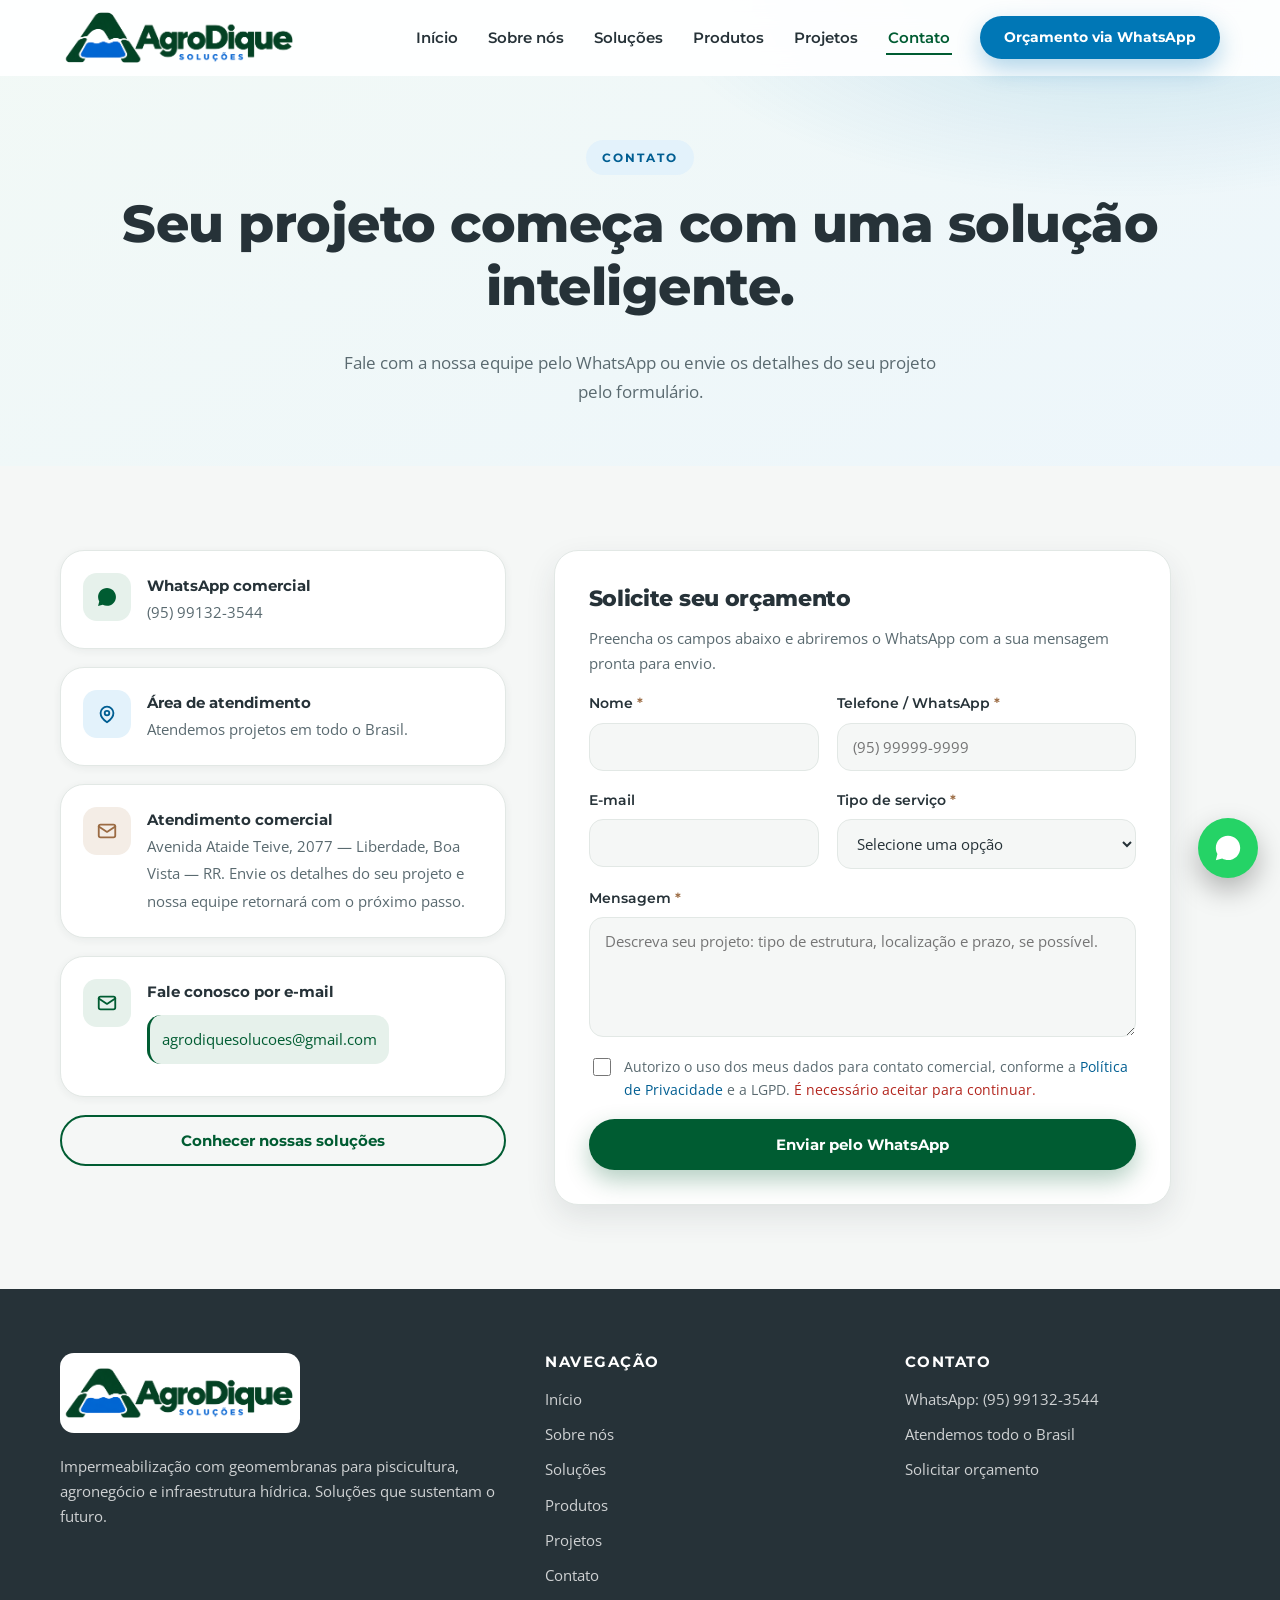
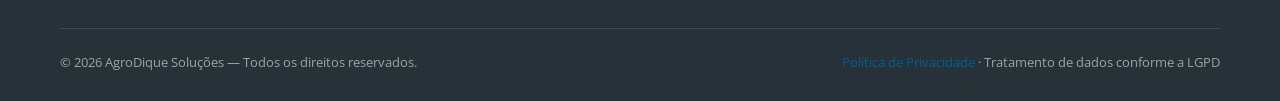
==== contato.html @ 2e474334 "first commit" ====
<!DOCTYPE html>
<html lang="pt-BR">
<head>
  <meta charset="UTF-8">
  <meta name="viewport" content="width=device-width, initial-scale=1">
  <title>Contato | Solicite um Orçamento — AgroDique Soluções</title>
  <meta name="description" content="Fale com a AgroDique Soluções: WhatsApp (95) 99132-3544. Solicite orçamento de impermeabilização com geomembranas para seu projeto em Roraima.">
  <meta name="theme-color" content="#005C32">
  <meta property="og:type" content="website">
  <meta property="og:locale" content="pt_BR">
  <meta property="og:site_name" content="AgroDique Soluções">
  <meta property="og:title" content="Contato | AgroDique Soluções">
  <meta property="og:description" content="Solicite um orçamento de impermeabilização pelo WhatsApp ou pelo formulário.">
  <link rel="icon" type="image/svg+xml" href="assets/favicon.svg">
  <link rel="preconnect" href="https://fonts.googleapis.com">
  <link rel="preconnect" href="https://fonts.gstatic.com" crossorigin>
  <link href="https://fonts.googleapis.com/css2?family=Montserrat:wght@600;700;800&family=Open+Sans:wght@400;600&display=swap" rel="stylesheet">
  <link rel="stylesheet" href="css/style.css">
</head>
<body>

  <!-- ===================== CABEÇALHO ===================== -->
  <header class="site-header" id="topo">
    <div class="container header-inner">
      <a href="index.html" class="logo" aria-label="AgroDique Soluções — Ir para o início">
        <svg class="logo-mark" viewBox="0 0 48 48" aria-hidden="true" focusable="false">
          <defs>
            <linearGradient id="gradH" x1="0" y1="0" x2="1" y2="1">
              <stop offset="0" stop-color="#0077B6"/><stop offset="1" stop-color="#005C32"/>
            </linearGradient>
          </defs>
          <path d="M24 3c0 0 14 16 14 26a14 14 0 0 1-28 0C10 19 24 3 24 3z" fill="url(#gradH)"/>
          <path d="M24 39c0-8 4-13 10-15" stroke="#fff" stroke-width="2.5" fill="none" stroke-linecap="round"/>
          <path d="M21 23c-4 2-6 6-6 11" stroke="#fff" stroke-width="2.5" fill="none" stroke-linecap="round"/>
        </svg>
        <img class="logo-image" src="assets/logo-agrodique.png.png" alt="AgroDique Soluções" width="958" height="279">
      </a>

      <button class="nav-toggle" id="nav-toggle" aria-expanded="false" aria-controls="main-nav" aria-label="Abrir menu">
        <span></span><span></span><span></span>
      </button>

      <nav class="main-nav" id="main-nav" aria-label="Navegação principal">
        <ul>
          <li><a href="index.html">Início</a></li>
          <li><a href="sobre.html">Sobre nós</a></li>
          <li><a href="solucoes.html">Soluções</a></li>
          <li><a href="produtos.html">Produtos</a></li>
          <li><a href="projetos.html">Projetos</a></li>
          <li><a href="contato.html" class="active" aria-current="page">Contato</a></li>
        </ul>
        <a class="btn btn-blue btn-sm nav-cta nav-cta-2" href="https://wa.me/5595991323544?text=Ol%C3%A1!%20Conheci%20a%20AgroDique%20pelo%20site%20e%20gostaria%20de%20solicitar%20um%20or%C3%A7amento%20para%20meu%20projeto." target="_blank" rel="noopener">Orçamento via WhatsApp</a>
      </nav>
    </div>
  </header>

  <main>

    <!-- ===================== HERO DA PÁGINA ===================== -->
    <section class="page-hero">
      <div class="container">
        <span class="eyebrow reveal">Contato</span>
        <h1 class="reveal" data-delay="1">Seu projeto começa com uma solução inteligente.</h1>
        <p class="reveal" data-delay="2">Fale com a nossa equipe pelo WhatsApp ou envie os detalhes do seu projeto pelo formulário.</p>
      </div>
    </section>

    <!-- ===================== CONTATO ===================== -->
    <section class="section section-alt">
      <div class="container contact-layout">

        <div class="contact-info reveal">
          <div class="contact-info-card">
            <span class="icon" aria-hidden="true">
              <svg width="22" height="22" viewBox="0 0 32 32" fill="currentColor"><path d="M16 3C8.8 3 3 8.8 3 16c0 2.3.6 4.5 1.7 6.4L3 29l6.8-1.7c1.9 1 4 1.6 6.2 1.6 7.2 0 13-5.8 13-13S23.2 3 16 3zm5.9 15.6c-.3-.2-1.9-.9-2.2-1s-.5-.2-.7.2-.8 1-1 1.2-.4.2-.7.1c-.3-.2-1.4-.5-2.6-1.6-1-.9-1.6-1.9-1.8-2.2s0-.5.2-.7l.5-.6c.2-.2.2-.3.3-.5s0-.4 0-.6c-.1-.2-.7-1.8-1-2.4-.3-.6-.5-.5-.7-.5h-.6c-.2 0-.6.1-.9.4-.3.3-1.2 1.1-1.2 2.7s1.2 3.1 1.4 3.4c.2.2 2.4 3.7 5.9 5.1.8.3 1.5.5 2 .7.8.3 1.6.2 2.2.1.7-.1 1.9-.8 2.2-1.5.3-.8.3-1.4.2-1.5-.1-.2-.3-.3-.6-.4z"/></svg>
            </span>
            <div>
              <strong>WhatsApp comercial</strong>
              <a href="https://wa.me/5595991323544?text=Ol%C3%A1!%20Conheci%20a%20AgroDique%20pelo%20site%20e%20gostaria%20de%20solicitar%20um%20or%C3%A7amento%20para%20meu%20projeto." target="_blank" rel="noopener">(95) 99132-3544</a>
            </div>
          </div>

          <div class="contact-info-card">
            <span class="icon" aria-hidden="true">
              <svg width="22" height="22" viewBox="0 0 24 24" fill="none" stroke="currentColor" stroke-width="2" stroke-linecap="round" stroke-linejoin="round"><path d="M12 21s-7-4.4-7-10a7 7 0 0 1 14 0c0 5.6-7 10-7 10z"/><circle cx="12" cy="11" r="2.5"/></svg>
            </span>
            <div>
              <strong>Área de atendimento</strong>
              <span>Atendemos projetos em todo o Brasil.</span>
            </div>
          </div>

          <div class="contact-info-card">
            <span class="icon" aria-hidden="true">
              <svg width="22" height="22" viewBox="0 0 24 24" fill="none" stroke="currentColor" stroke-width="2" stroke-linecap="round" stroke-linejoin="round"><rect x="3" y="5" width="18" height="14" rx="2"/><path d="m3 7 9 6 9-6"/></svg>
            </span>
            <div>
              <strong>Atendimento comercial</strong>
              <span>Avenida Ataide Teive, 2077 — Liberdade, Boa Vista — RR.</span>
              <span>Envie os detalhes do seu projeto e nossa equipe retornará com o próximo passo.</span>
            </div>
          </div>

          <div class="contact-info-card">
            <span class="icon" aria-hidden="true">
              <svg width="22" height="22" viewBox="0 0 24 24" fill="none" stroke="currentColor" stroke-width="2" stroke-linecap="round" stroke-linejoin="round"><rect x="3" y="5" width="18" height="14" rx="2"/><path d="m3 7 9 6 9-6"/></svg>
            </span>
            <div>
              <strong>Fale conosco por e-mail</strong>
              <a class="contact-email-highlight" href="mailto:agrodiquesolucoes@gmail.com">agrodiquesolucoes@gmail.com</a>
            </div>
          </div>

          <a class="btn btn-outline" href="solucoes.html">Conhecer nossas soluções</a>
        </div>

        <!-- Formulário: valida os dados e envia pelo WhatsApp do comercial.
             Para envio por e-mail, configure um serviço como Formspree/Netlify Forms
             (ver README.md). -->
        <form class="contact-form reveal" data-delay="1" id="contact-form" novalidate>
          <h2 style="font-size:1.4rem">Solicite seu orçamento</h2>
          <p style="color:var(--ink-soft);font-size:.95rem">Preencha os campos abaixo e abriremos o WhatsApp com a sua mensagem pronta para envio.</p>

          <div class="form-grid">
            <div class="field">
              <label for="nome">Nome <span class="req">*</span></label>
              <input type="text" id="nome" name="nome" autocomplete="name" required>
              <span class="error">Informe seu nome.</span>
            </div>

            <div class="field">
              <label for="telefone">Telefone / WhatsApp <span class="req">*</span></label>
              <input type="tel" id="telefone" name="telefone" autocomplete="tel" placeholder="(95) 99999-9999" required>
              <span class="error">Informe um telefone válido com DDD.</span>
            </div>

            <div class="field">
              <label for="email">E-mail</label>
              <input type="email" id="email" name="email" autocomplete="email">
              <span class="error">Informe um e-mail válido ou deixe em branco.</span>
            </div>

            <div class="field">
              <label for="tipo">Tipo de serviço <span class="req">*</span></label>
              <select id="tipo" name="tipo" required>
                <option value="">Selecione uma opção</option>
                <option>Impermeabilização de reservatórios</option>
                <option>Piscicultura (viveiros)</option>
                <option>Geomembrana PEAD</option>
                <option>Projeto agroindustrial</option>
                <option>Outro / não sei informar</option>
              </select>
              <span class="error">Selecione o tipo de serviço.</span>
            </div>

            <div class="field full">
              <label for="mensagem">Mensagem <span class="req">*</span></label>
              <textarea id="mensagem" name="mensagem" placeholder="Descreva seu projeto: tipo de estrutura, localização e prazo, se possível." required></textarea>
              <span class="error">Conte um pouco mais sobre o seu projeto (mínimo de 10 caracteres).</span>
            </div>

            <!-- Proteção anti-spam (campo escondido) -->
            <div class="hp-field" aria-hidden="true">
              <label for="website">Não preencha este campo</label>
              <input type="text" id="website" name="website" tabindex="-1" autocomplete="off">
            </div>

            <label class="consent" for="consentimento">
              <input type="checkbox" id="consentimento" name="consentimento" required>
              <span>
                Autorizo o uso dos meus dados para contato comercial, conforme a
                <a href="privacidade.html">Política de Privacidade</a> e a LGPD.
                <span class="error" style="color:#B3261E">É necessário aceitar para continuar.</span>
              </span>
            </label>

            <div class="form-status" id="form-status" role="status" aria-live="polite"></div>

            <div class="field full">
              <button type="submit" class="btn btn-primary" style="width:100%">Enviar pelo WhatsApp</button>
            </div>
          </div>
        </form>

      </div>
    </section>

  </main>

  <!-- ===================== RODAPÉ ===================== -->
  <footer class="site-footer">
    <div class="container">
      <div class="footer-grid">
        <div>
          <span class="logo">
            <svg class="logo-mark" viewBox="0 0 48 48" aria-hidden="true" focusable="false">
              <defs>
                <linearGradient id="gradF" x1="0" y1="0" x2="1" y2="1">
                  <stop offset="0" stop-color="#2A9BD4"/><stop offset="1" stop-color="#0B7A47"/>
                </linearGradient>
              </defs>
              <path d="M24 3c0 0 14 16 14 26a14 14 0 0 1-28 0C10 19 24 3 24 3z" fill="url(#gradF)"/>
              <path d="M24 39c0-8 4-13 10-15" stroke="#fff" stroke-width="2.5" fill="none" stroke-linecap="round"/>
              <path d="M21 23c-4 2-6 6-6 11" stroke="#fff" stroke-width="2.5" fill="none" stroke-linecap="round"/>
            </svg>
            <img class="logo-image" src="assets/logo-agrodique.png.png" alt="AgroDique Soluções" width="958" height="279" loading="lazy">
          </span>
          <p>Impermeabilização com geomembranas para piscicultura, agronegócio e infraestrutura hídrica. Soluções que sustentam o futuro.</p>
        </div>

        <div>
          <h4>Navegação</h4>
          <ul>
            <li><a href="index.html">Início</a></li>
            <li><a href="sobre.html">Sobre nós</a></li>
            <li><a href="solucoes.html">Soluções</a></li>
            <li><a href="produtos.html">Produtos</a></li>
            <li><a href="projetos.html">Projetos</a></li>
            <li><a href="contato.html">Contato</a></li>
          </ul>
        </div>

        <div>
          <h4>Contato</h4>
          <ul>
            <li><a href="https://wa.me/5595991323544" target="_blank" rel="noopener">WhatsApp: (95) 99132-3544</a></li>
            <li>Atendemos todo o Brasil</li>
            <li><a href="contato.html">Solicitar orçamento</a></li>
          </ul>
        </div>
      </div>

      <div class="footer-bottom">
        <span>© <span data-year>2026</span> AgroDique Soluções — Todos os direitos reservados.</span>
        <span><a href="privacidade.html">Política de Privacidade</a> · Tratamento de dados conforme a LGPD</span>
      </div>
    </div>
  </footer>

  <!-- ===================== BOTÃO FLUTUANTE ===================== -->
    <a class="whatsapp-float" href="https://wa.me/5595991323544?text=Ol%C3%A1!%20Conheci%20a%20AgroDique%20pelo%20site%20e%20gostaria%20de%20solicitar%20um%20or%C3%A7amento%20para%20meu%20projeto." target="_blank" rel="noopener" aria-label="Falar pelo WhatsApp (95) 99132-3544">
    <svg viewBox="0 0 32 32" fill="currentColor" aria-hidden="true"><path d="M16 3C8.8 3 3 8.8 3 16c0 2.3.6 4.5 1.7 6.4L3 29l6.8-1.7c1.9 1 4 1.6 6.2 1.6 7.2 0 13-5.8 13-13S23.2 3 16 3zm5.9 15.6c-.3-.2-1.9-.9-2.2-1s-.5-.2-.7.2-.8 1-1 1.2-.4.2-.7.1c-.3-.2-1.4-.5-2.6-1.6-1-.9-1.6-1.9-1.8-2.2s0-.5.2-.7l.5-.6c.2-.2.2-.3.3-.5s0-.4 0-.6c-.1-.2-.7-1.8-1-2.4-.3-.6-.5-.5-.7-.5h-.6c-.2 0-.6.1-.9.4-.3.3-1.2 1.1-1.2 2.7s1.2 3.1 1.4 3.4c.2.2 2.4 3.7 5.9 5.1.8.3 1.5.5 2 .7.8.3 1.6.2 2.2.1.7-.1 1.9-.8 2.2-1.5.3-.8.3-1.4.2-1.5-.1-.2-.3-.3-.6-.4z"/></svg>
  </a>

  <script src="js/main.js" defer></script>
</body>
</html>
---- css/style.css ----
/* ==========================================================================
   AgroDique Soluções — Folha de estilo principal
   Paleta: verde institucional, azul água, marrom-terra, grafite
   ========================================================================== */

:root {
  /* Cores da marca */
  --green: #005C32;
  --green-dark: #004526;
  --green-light: #0B7A47;
  --green-soft: #E6F1EB;
  --blue: #0077B6;
  --blue-dark: #005E92;
  --blue-soft: #E3F2FB;
  --earth: #9B6B43;
  --earth-soft: #F4EDE6;
  --ink: #263238;
  --ink-soft: #5A6A70;
  --white: #FFFFFF;
  --bg-alt: #F5F7F6;
  --line: #E2E8E5;

  /* Formas e profundidade */
  --radius: 14px;
  --radius-lg: 24px;
  --radius-pill: 999px;
  --shadow-sm: 0 2px 8px rgba(38, 50, 56, 0.06);
  --shadow: 0 12px 30px rgba(38, 50, 56, 0.10);
  --shadow-lg: 0 24px 60px rgba(38, 50, 56, 0.16);

  /* Tipografia */
  --font-head: "Montserrat", "Segoe UI", sans-serif;
  --font-body: "Open Sans", "Segoe UI", sans-serif;

  /* Layout */
  --container: 1160px;
  --header-h: 76px;
}

/* --------------------------------------------------------------------------
   Reset e base
   -------------------------------------------------------------------------- */

*,
*::before,
*::after {
  box-sizing: border-box;
}

html {
  scroll-behavior: smooth;
  scroll-padding-top: calc(var(--header-h) + 16px);
}

body {
  margin: 0;
  font-family: var(--font-body);
  font-size: 1rem;
  line-height: 1.7;
  color: var(--ink);
  background: var(--white);
  -webkit-font-smoothing: antialiased;
}

img,
svg {
  max-width: 100%;
  display: block;
}

a {
  color: var(--blue-dark);
  text-decoration: none;
  transition: color 0.2s ease;
}

a:hover {
  color: var(--green);
}

h1, h2, h3, h4, h5 {
  font-family: var(--font-head);
  color: var(--ink);
  line-height: 1.2;
  margin: 0 0 0.6em;
}

h1 { font-size: clamp(2rem, 5vw, 3.25rem); font-weight: 800; letter-spacing: -0.5px; }
h2 { font-size: clamp(1.6rem, 3.4vw, 2.35rem); font-weight: 800; letter-spacing: -0.3px; }
h3 { font-size: 1.25rem; font-weight: 700; }
p  { margin: 0 0 1em; }

ul {
  margin: 0;
  padding: 0;
  list-style: none;
}

.container {
  width: min(var(--container), 100% - 2.5rem);
  margin-inline: auto;
}

.section {
  padding: 84px 0;
}

.section-alt { background: var(--bg-alt); }

.section-head {
  max-width: 720px;
  margin: 0 auto 48px;
  text-align: center;
}

.section-head p {
  color: var(--ink-soft);
  font-size: 1.05rem;
}

.eyebrow {
  display: inline-block;
  font-family: var(--font-head);
  font-size: 0.78rem;
  font-weight: 700;
  letter-spacing: 2px;
  text-transform: uppercase;
  color: var(--blue-dark);
  background: var(--blue-soft);
  padding: 7px 16px;
  border-radius: var(--radius-pill);
  margin-bottom: 18px;
}

.eyebrow.on-dark {
  color: var(--white);
  background: rgba(255, 255, 255, 0.14);
}

.eyebrow.green {
  color: var(--green);
  background: var(--green-soft);
}

/* --------------------------------------------------------------------------
   Botões
   -------------------------------------------------------------------------- */

.btn {
  display: inline-flex;
  align-items: center;
  justify-content: center;
  gap: 10px;
  font-family: var(--font-head);
  font-weight: 700;
  font-size: 0.95rem;
  line-height: 1;
  padding: 16px 30px;
  border-radius: var(--radius-pill);
  border: 2px solid transparent;
  cursor: pointer;
  transition: transform 0.2s ease, box-shadow 0.2s ease, background 0.2s ease, color 0.2s ease;
}

.btn:hover {
  transform: translateY(-2px);
}

.btn:focus-visible,
a:focus-visible,
button:focus-visible,
input:focus-visible,
select:focus-visible,
textarea:focus-visible {
  outline: 3px solid var(--blue);
  outline-offset: 2px;
}

.btn-primary {
  background: var(--green);
  color: var(--white);
  box-shadow: 0 10px 24px rgba(0, 92, 50, 0.30);
}

.btn-primary:hover {
  background: var(--green-light);
  color: var(--white);
}

.btn-ghost {
  background: rgba(255, 255, 255, 0.12);
  color: var(--white);
  border-color: rgba(255, 255, 255, 0.55);
}

.btn-ghost:hover {
  background: var(--white);
  color: var(--green);
}

.btn-outline {
  background: transparent;
  color: var(--green);
  border-color: var(--green);
}

.btn-outline:hover {
  background: var(--green);
  color: var(--white);
}

.btn-white {
  background: var(--white);
  color: var(--green);
  box-shadow: 0 10px 28px rgba(0, 40, 22, 0.35);
}

.btn-white:hover {
  color: var(--blue-dark);
}

.btn-sm {
  padding: 12px 22px;
  font-size: 0.88rem;
}

.btn { white-space: nowrap; }

.btn-blue {
  background: var(--blue);
  color: var(--white);
  box-shadow: 0 10px 24px rgba(0, 119, 182, 0.30);
}

.btn-blue:hover {
  background: var(--blue-dark);
  color: var(--white);
}

.cta-actions {
  display: flex;
  flex-wrap: wrap;
  justify-content: center;
  gap: 14px;
}

/* Segundo número de WhatsApp: dois botões lado a lado */
.nav-cta-2 { display: none; }

@media (min-width: 1024px) {
  .nav-cta-2 { display: inline-flex; }
}

@media (max-width: 880px) {
  .main-nav .nav-cta-2 { display: inline-flex; margin-top: 10px; }
}

/* --------------------------------------------------------------------------
   Cabeçalho e navegação
   -------------------------------------------------------------------------- */

.site-header {
  position: fixed;
  inset: 0 0 auto;
  z-index: 100;
  height: var(--header-h);
  background: rgba(255, 255, 255, 0.92);
  backdrop-filter: blur(12px);
  -webkit-backdrop-filter: blur(12px);
  border-bottom: 1px solid transparent;
  transition: box-shadow 0.25s ease, border-color 0.25s ease;
}

.site-header.scrolled {
  box-shadow: var(--shadow-sm);
  border-bottom-color: var(--line);
}

.header-inner {
  height: 100%;
  display: flex;
  align-items: center;
  justify-content: space-between;
  gap: 24px;
}

.logo {
  display: inline-flex;
  align-items: center;
  gap: 12px;
  color: var(--ink);
}

.logo:hover { color: var(--ink); }

.logo-mark {
  display: none;
}

.logo-image {
  display: block;
  width: clamp(160px, 24vw, 240px);
  height: auto;
  max-width: 100%;
}

.site-footer .logo-image {
  width: 240px;
  background: var(--white);
  border-radius: var(--radius);
}

.logo-text {
  font-family: var(--font-head);
  font-size: 1.35rem;
  font-weight: 400;
  line-height: 1.05;
}

.logo-text strong {
  font-weight: 800;
  color: var(--green);
}

.logo-text small {
  display: block;
  font-size: 0.66rem;
  font-weight: 600;
  letter-spacing: 3px;
  text-transform: uppercase;
  color: var(--blue-dark);
}

.main-nav {
  display: flex;
  align-items: center;
  gap: 28px;
}

.main-nav ul {
  display: flex;
  align-items: center;
  gap: 26px;
}

.main-nav ul a {
  font-family: var(--font-head);
  font-size: 0.92rem;
  font-weight: 600;
  color: var(--ink);
  padding: 6px 2px;
  border-bottom: 2px solid transparent;
}

.main-nav ul a:hover {
  color: var(--green);
}

.main-nav ul a.active {
  color: var(--green);
  border-bottom-color: var(--green);
}

.nav-toggle {
  display: none;
  flex-direction: column;
  justify-content: center;
  gap: 5px;
  width: 46px;
  height: 46px;
  padding: 10px;
  background: var(--green-soft);
  border: none;
  border-radius: 12px;
  cursor: pointer;
}

.nav-toggle span {
  display: block;
  height: 2.5px;
  border-radius: 4px;
  background: var(--green);
  transition: transform 0.25s ease, opacity 0.25s ease;
}

.nav-toggle[aria-expanded="true"] span:nth-child(1) { transform: translateY(7.5px) rotate(45deg); }
.nav-toggle[aria-expanded="true"] span:nth-child(2) { opacity: 0; }
.nav-toggle[aria-expanded="true"] span:nth-child(3) { transform: translateY(-7.5px) rotate(-45deg); }

/* --------------------------------------------------------------------------
   Hero (página inicial)
   -------------------------------------------------------------------------- */

.hero {
  position: relative;
  padding: calc(var(--header-h) + 72px) 0 130px;
  background:
    radial-gradient(900px 480px at 85% -10%, rgba(0, 119, 182, 0.16), transparent 65%),
    radial-gradient(700px 420px at -10% 30%, rgba(0, 92, 50, 0.14), transparent 60%),
    linear-gradient(160deg, #F2F9F6 0%, #EDF6FB 100%);
  overflow: hidden;
}

.hero-grid {
  display: grid;
  grid-template-columns: 1.05fr 0.95fr;
  align-items: center;
  gap: 56px;
}

.hero h1 {
  text-transform: uppercase;
  margin-bottom: 20px;
}

.hero h1 .accent {
  display: block;
  color: var(--green);
}

.hero-sub {
  font-size: 1.12rem;
  color: var(--ink-soft);
  max-width: 34rem;
  margin-bottom: 32px;
}

.hero-actions {
  display: flex;
  flex-wrap: wrap;
  gap: 14px;
  margin-bottom: 34px;
}

.hero-trust {
  display: flex;
  flex-wrap: wrap;
  gap: 10px 22px;
  font-family: var(--font-head);
  font-size: 0.82rem;
  font-weight: 600;
  color: var(--ink-soft);
}

.hero-trust li {
  display: inline-flex;
  align-items: center;
  gap: 8px;
}

.hero-trust li::before {
  content: "";
  width: 9px;
  height: 9px;
  border-radius: 50%;
  background: linear-gradient(135deg, var(--blue), var(--green));
  flex: none;
}

.hero-visual {
  position: relative;
  border-radius: var(--radius-lg);
  overflow: hidden;
  box-shadow: var(--shadow-lg);
}

.hero-visual img {
  display: block;
  width: 100%;
  height: auto;
}

.hero-wave {
  position: absolute;
  inset: auto 0 -1px;
  line-height: 0;
}

.hero-wave svg { width: 100%; height: auto; }

/* Ilustração do reservatório */
.pond-wave {
  animation: drift 9s ease-in-out infinite alternate;
}

.pond-wave.slow { animation-duration: 13s; animation-direction: alternate-reverse; }

@keyframes drift {
  from { transform: translateX(-14px); }
  to   { transform: translateX(14px); }
}

/* --------------------------------------------------------------------------
   Faixa de destaques / apresentação
   -------------------------------------------------------------------------- */

.split {
  display: grid;
  grid-template-columns: 1fr 1fr;
  gap: 64px;
  align-items: center;
}

.split .lead {
  font-size: 1.06rem;
  color: var(--ink-soft);
}

.feature-list {
  display: grid;
  gap: 14px;
  margin-top: 26px;
}

.feature-list li {
  display: flex;
  gap: 14px;
  align-items: flex-start;
  background: var(--white);
  border: 1px solid var(--line);
  border-radius: var(--radius);
  padding: 16px 18px;
  box-shadow: var(--shadow-sm);
}

.feature-list .icon {
  flex: none;
  width: 42px;
  height: 42px;
  display: grid;
  place-items: center;
  border-radius: 12px;
  background: var(--green-soft);
  color: var(--green);
}

.feature-list li:nth-child(2) .icon { background: var(--blue-soft); color: var(--blue-dark); }
.feature-list li:nth-child(3) .icon { background: var(--earth-soft); color: var(--earth); }

.feature-list strong {
  display: block;
  font-family: var(--font-head);
  font-size: 0.98rem;
  margin-bottom: 2px;
}

.feature-list span {
  font-size: 0.92rem;
  color: var(--ink-soft);
  line-height: 1.55;
}

.visual-panel-photo img {
  display: block;
  width: 100%;
  height: auto;
}

/* Painel visual decorativo */
.visual-panel {
  position: relative;
  border-radius: var(--radius-lg);
  overflow: hidden;
  box-shadow: var(--shadow);
  min-height: 320px;
}

.visual-panel.visual-panel-photo {
  min-height: 0;
}

.visual-panel.visual-panel-photo figcaption {
  position: static;
  margin: 12px;
}

.visual-panel figcaption {
  position: absolute;
  left: 18px;
  right: 18px;
  bottom: 18px;
  background: rgba(255, 255, 255, 0.92);
  backdrop-filter: blur(6px);
  border-radius: var(--radius);
  padding: 12px 16px;
  font-family: var(--font-head);
  font-size: 0.85rem;
  font-weight: 600;
  color: var(--ink);
  box-shadow: var(--shadow-sm);
}

/* --------------------------------------------------------------------------
   Cartões de soluções
   -------------------------------------------------------------------------- */

.card-grid {
  display: grid;
  grid-template-columns: repeat(4, 1fr);
  gap: 24px;
}

.card {
  display: flex;
  flex-direction: column;
  background: var(--white);
  border: 1px solid var(--line);
  border-radius: var(--radius-lg);
  overflow: hidden;
  box-shadow: var(--shadow-sm);
  transition: transform 0.25s ease, box-shadow 0.25s ease;
}

.card:hover {
  transform: translateY(-6px);
  box-shadow: var(--shadow);
}

.card-media {
  position: relative;
  height: 150px;
}

.card-media-art {
  height: auto;
}

.card-media-art img,
.solution-media > img {
  display: block;
  width: 100%;
  height: auto;
}

.card-body {
  display: flex;
  flex-direction: column;
  flex: 1;
  padding: 22px 22px 24px;
}

.card-body h3 { font-size: 1.08rem; }

.card-body p {
  font-size: 0.93rem;
  color: var(--ink-soft);
  flex: 1;
}

.card-body .link-more {
  font-family: var(--font-head);
  font-weight: 700;
  font-size: 0.88rem;
  color: var(--green);
  display: inline-flex;
  align-items: center;
  gap: 6px;
}

.card-body .link-more:hover { color: var(--blue-dark); gap: 10px; }

/* Mídia ilustrativa (substituir por fotos reais) */
.thumb {
  width: 100%;
  height: 100%;
  display: grid;
  place-items: center;
  position: relative;
}

.thumb svg { width: 100%; height: 100%; }

.thumb-photo::after {
  content: none;
}

.thumb-photo img {
  display: block;
  width: 100%;
  height: 100%;
  object-fit: contain;
}

.thumb::after {
  content: "Imagem ilustrativa";
  position: absolute;
  right: 10px;
  bottom: 10px;
  font-family: var(--font-head);
  font-size: 0.62rem;
  font-weight: 700;
  letter-spacing: 1px;
  text-transform: uppercase;
  color: var(--white);
  background: rgba(38, 50, 56, 0.55);
  padding: 4px 10px;
  border-radius: var(--radius-pill);
}

.tone-1 { background: linear-gradient(140deg, #005C32, #0B7A47 55%, #0077B6); }
.tone-2 { background: linear-gradient(140deg, #0077B6, #2A9BD4 55%, #9B6B43); }
.tone-3 { background: linear-gradient(140deg, #9B6B43, #C08A5E 55%, #0077B6); }
.tone-4 { background: linear-gradient(140deg, #004526, #0077B6 70%, #7FC4A3); }
.tone-5 { background: linear-gradient(140deg, #005E92, #0B7A47 60%, #9B6B43); }
.tone-6 { background: linear-gradient(140deg, #2A9BD4, #005C32 65%, #C08A5E); }

/* --------------------------------------------------------------------------
   Pilares (por que escolher)
   -------------------------------------------------------------------------- */

.pillar-grid {
  display: grid;
  grid-template-columns: repeat(4, 1fr);
  gap: 24px;
}

.pillar {
  background: var(--white);
  border: 1px solid var(--line);
  border-radius: var(--radius-lg);
  padding: 30px 26px;
  box-shadow: var(--shadow-sm);
  transition: transform 0.25s ease, box-shadow 0.25s ease;
}

.pillar:hover {
  transform: translateY(-5px);
  box-shadow: var(--shadow);
}

.pillar .icon {
  width: 54px;
  height: 54px;
  display: grid;
  place-items: center;
  border-radius: 16px;
  margin-bottom: 18px;
  background: var(--green-soft);
  color: var(--green);
}

.pillar:nth-child(2) .icon { background: var(--blue-soft); color: var(--blue-dark); }
.pillar:nth-child(3) .icon { background: var(--earth-soft); color: var(--earth); }
.pillar:nth-child(4) .icon { background: var(--green-soft); color: var(--blue-dark); }

.pillar p {
  font-size: 0.93rem;
  color: var(--ink-soft);
  margin: 0;
}

/* --------------------------------------------------------------------------
   Galeria de projetos
   -------------------------------------------------------------------------- */

.gallery {
  display: grid;
  grid-template-columns: repeat(3, 1fr);
  gap: 24px;
}

.gallery-item {
  position: relative;
  border: 0;
  padding: 0;
  background: var(--white);
  border-radius: var(--radius-lg);
  overflow: hidden;
  box-shadow: var(--shadow-sm);
  cursor: zoom-in;
  text-align: left;
  transition: transform 0.25s ease, box-shadow 0.25s ease;
}

.gallery-item:hover {
  transform: translateY(-5px);
  box-shadow: var(--shadow);
}

.gallery-item .thumb { height: 230px; }

.gallery-caption {
  padding: 18px 20px 22px;
}

.gallery-caption strong {
  display: block;
  font-family: var(--font-head);
  font-size: 0.98rem;
  margin-bottom: 3px;
}

.gallery-caption span {
  font-size: 0.85rem;
  color: var(--ink-soft);
}

.gallery-note {
  margin: 30px auto 0;
  max-width: 640px;
  text-align: center;
  font-size: 0.88rem;
  color: var(--ink-soft);
}

/* Lightbox */
.lightbox {
  position: fixed;
  inset: 0;
  z-index: 200;
  display: none;
  place-items: center;
  padding: 24px;
  background: rgba(20, 30, 26, 0.88);
}

.lightbox.open { display: grid; }

.lightbox-figure {
  width: min(880px, 100%);
  background: var(--white);
  border-radius: var(--radius-lg);
  overflow: hidden;
  box-shadow: var(--shadow-lg);
}

.lightbox-figure .thumb { height: min(56vh, 460px); }

.lightbox-figure figcaption {
  padding: 20px 24px;
}

.lightbox-figure figcaption strong {
  display: block;
  font-family: var(--font-head);
}

.lightbox-figure figcaption span {
  font-size: 0.9rem;
  color: var(--ink-soft);
}

.lightbox-close {
  position: absolute;
  top: 22px;
  right: 24px;
  width: 46px;
  height: 46px;
  border: 0;
  border-radius: 50%;
  background: rgba(255, 255, 255, 0.16);
  color: var(--white);
  font-size: 1.4rem;
  cursor: pointer;
}

.lightbox-close:hover { background: rgba(255, 255, 255, 0.3); }

/* --------------------------------------------------------------------------
   Chamada comercial (CTA)
   -------------------------------------------------------------------------- */

.cta-band {
  position: relative;
  background:
    radial-gradient(700px 340px at 15% 10%, rgba(0, 119, 182, 0.35), transparent 60%),
    linear-gradient(135deg, var(--green-dark) 0%, var(--green) 55%, #00694A 100%);
  color: var(--white);
  text-align: center;
  overflow: hidden;
}

.cta-band h2 {
  color: var(--white);
  text-transform: uppercase;
  max-width: 760px;
  margin-inline: auto;
}

.cta-band p {
  color: rgba(255, 255, 255, 0.86);
  max-width: 560px;
  margin: 0 auto 30px;
  font-size: 1.05rem;
}

.cta-band .btn-white { margin-inline: auto; }

/* --------------------------------------------------------------------------
   Hero interno (páginas internas)
   -------------------------------------------------------------------------- */

.page-hero {
  padding: calc(var(--header-h) + 64px) 0 60px;
  background:
    radial-gradient(760px 320px at 88% 0%, rgba(0, 119, 182, 0.16), transparent 62%),
    linear-gradient(150deg, #F2F9F6, #EDF6FB);
  text-align: center;
}

.page-hero p {
  max-width: 620px;
  margin: 0 auto;
  color: var(--ink-soft);
  font-size: 1.05rem;
}

/* --------------------------------------------------------------------------
   Valores e segmentos (sobre)
   -------------------------------------------------------------------------- */

.value-grid {
  display: grid;
  grid-template-columns: repeat(3, 1fr);
  gap: 24px;
}

.value-card {
  background: var(--white);
  border: 1px solid var(--line);
  border-radius: var(--radius-lg);
  padding: 28px;
  box-shadow: var(--shadow-sm);
}

.value-card .num {
  font-family: var(--font-head);
  font-weight: 800;
  font-size: 0.85rem;
  color: var(--blue-dark);
  letter-spacing: 2px;
}

.segment-tags {
  display: flex;
  flex-wrap: wrap;
  gap: 12px;
  justify-content: center;
}

.segment-tags li {
  font-family: var(--font-head);
  font-weight: 600;
  font-size: 0.9rem;
  color: var(--green);
  background: var(--green-soft);
  border: 1px solid rgba(0, 92, 50, 0.15);
  padding: 10px 20px;
  border-radius: var(--radius-pill);
}

/* --------------------------------------------------------------------------
   Soluções detalhadas
   -------------------------------------------------------------------------- */

.solution-block {
  display: grid;
  grid-template-columns: 1fr 1fr;
  gap: 56px;
  align-items: center;
}

.solution-block + .solution-block { margin-top: 72px; }

.solution-block.reverse .solution-media { order: 2; }

.solution-media {
  border-radius: var(--radius-lg);
  overflow: hidden;
  box-shadow: var(--shadow);
  min-height: 300px;
}

.solution-media .thumb { min-height: 300px; }

.check-list {
  display: grid;
  gap: 10px;
  margin: 18px 0 26px;
}

.check-list li {
  display: flex;
  gap: 12px;
  align-items: flex-start;
  color: var(--ink-soft);
  font-size: 0.95rem;
}

.check-list li::before {
  content: "";
  flex: none;
  width: 22px;
  height: 22px;
  margin-top: 2px;
  border-radius: 50%;
  background: var(--green-soft) url("data:image/svg+xml,%3Csvg xmlns='http://www.w3.org/2000/svg' viewBox='0 0 24 24' fill='none' stroke='%23005C32' stroke-width='3' stroke-linecap='round' stroke-linejoin='round'%3E%3Cpolyline points='20 6 9 17 4 12'/%3E%3C/svg%3E") center/13px no-repeat;
}

/* --------------------------------------------------------------------------
   Contato
   -------------------------------------------------------------------------- */

.contact-layout {
  display: grid;
  grid-template-columns: 0.9fr 1.1fr;
  gap: 48px;
  align-items: start;
}

.contact-info {
  display: grid;
  gap: 18px;
}

.contact-info-card {
  display: flex;
  gap: 16px;
  align-items: flex-start;
  background: var(--white);
  border: 1px solid var(--line);
  border-radius: var(--radius-lg);
  padding: 22px;
  box-shadow: var(--shadow-sm);
}

.contact-info-card .icon {
  flex: none;
  width: 48px;
  height: 48px;
  display: grid;
  place-items: center;
  border-radius: 14px;
  background: var(--green-soft);
  color: var(--green);
}

.contact-info-card:nth-child(2) .icon { background: var(--blue-soft); color: var(--blue-dark); }
.contact-info-card:nth-child(3) .icon { background: var(--earth-soft); color: var(--earth); }

.contact-info-card strong {
  display: block;
  font-family: var(--font-head);
  font-size: 0.95rem;
}

.contact-info-card span,
.contact-info-card a {
  font-size: 0.93rem;
  color: var(--ink-soft);
}

.contact-info-card a:hover { color: var(--green); }

.contact-info-card .contact-email-highlight {
  display: block;
  margin: 10px 0;
  padding: 12px;
  border-left: 3px solid var(--green);
  border-radius: var(--radius);
  background: var(--green-soft);
  color: var(--green);
  font-weight: 400;
  font-size: 0.93rem;
  overflow-wrap: anywhere;
}

.contact-form {
  background: var(--white);
  border: 1px solid var(--line);
  border-radius: var(--radius-lg);
  padding: 34px;
  box-shadow: var(--shadow);
}

.form-grid {
  display: grid;
  grid-template-columns: 1fr 1fr;
  gap: 18px;
}

.field { display: flex; flex-direction: column; gap: 7px; }
.field.full { grid-column: 1 / -1; }

.field label {
  font-family: var(--font-head);
  font-size: 0.85rem;
  font-weight: 600;
}

.field label .req { color: var(--earth); }

.field input,
.field select,
.field textarea {
  font-family: var(--font-body);
  font-size: 0.95rem;
  color: var(--ink);
  background: var(--bg-alt);
  border: 1.5px solid var(--line);
  border-radius: var(--radius);
  padding: 13px 15px;
  transition: border-color 0.2s ease, box-shadow 0.2s ease;
}

.field input:focus,
.field select:focus,
.field textarea:focus {
  border-color: var(--blue);
  box-shadow: 0 0 0 4px rgba(0, 119, 182, 0.12);
  outline: none;
}

.field textarea { resize: vertical; min-height: 120px; }

.field .error {
  font-size: 0.78rem;
  color: #B3261E;
  display: none;
}

.field.invalid input,
.field.invalid select,
.field.invalid textarea { border-color: #B3261E; }

.field.invalid .error { display: block; }

.consent {
  grid-column: 1 / -1;
  display: flex;
  gap: 10px;
  align-items: flex-start;
  font-size: 0.85rem;
  color: var(--ink-soft);
}

.consent input {
  width: 18px;
  height: 18px;
  margin-top: 3px;
  flex: none;
  accent-color: var(--green);
}

.form-status {
  grid-column: 1 / -1;
  display: none;
  border-radius: var(--radius);
  padding: 14px 16px;
  font-size: 0.9rem;
}

.form-status.show { display: block; }
.form-status.ok  { background: var(--green-soft); color: var(--green-dark); }
.form-status.err { background: #FDECEA; color: #B3261E; }

.hp-field { position: absolute; left: -9999px; opacity: 0; }

/* --------------------------------------------------------------------------
   Rodapé
   -------------------------------------------------------------------------- */

.site-footer {
  background: var(--ink);
  color: rgba(255, 255, 255, 0.78);
  padding: 64px 0 28px;
  font-size: 0.92rem;
}

.footer-grid {
  display: grid;
  grid-template-columns: 1.4fr 1fr 1fr;
  gap: 44px;
  margin-bottom: 40px;
}

.site-footer .logo-text { color: var(--white); }
.site-footer .logo-text small { color: rgba(255, 255, 255, 0.6); }
.site-footer p { margin-top: 14px; }

.site-footer h4 {
  color: var(--white);
  font-size: 0.95rem;
  text-transform: uppercase;
  letter-spacing: 1.5px;
  margin-bottom: 16px;
}

.site-footer ul { display: grid; gap: 10px; }

.site-footer ul a { color: rgba(255, 255, 255, 0.78); }
.site-footer ul a:hover { color: var(--white); }

.footer-bottom {
  border-top: 1px solid rgba(255, 255, 255, 0.12);
  padding-top: 22px;
  display: flex;
  flex-wrap: wrap;
  gap: 8px 24px;
  justify-content: space-between;
  font-size: 0.82rem;
  color: rgba(255, 255, 255, 0.55);
}

/* --------------------------------------------------------------------------
   Botão flutuante do WhatsApp
   -------------------------------------------------------------------------- */

.whatsapp-float {
  position: fixed;
  right: 22px;
  bottom: 22px;
  z-index: 90;
  width: 60px;
  height: 60px;
  display: grid;
  place-items: center;
  border-radius: 50%;
  background: #25D366;
  color: var(--white);
  box-shadow: 0 12px 28px rgba(0, 0, 0, 0.28);
  transition: transform 0.2s ease, box-shadow 0.2s ease;
  animation: float-in 0.5s ease 0.8s both;
}

.whatsapp-float:hover {
  transform: scale(1.08);
  color: var(--white);
}

.whatsapp-float svg { width: 30px; height: 30px; }

@keyframes float-in {
  from { transform: translateY(18px) scale(0.8); opacity: 0; }
  to   { transform: none; opacity: 1; }
}

/* --------------------------------------------------------------------------
   Animações de rolagem
   -------------------------------------------------------------------------- */

.js .reveal {
  opacity: 0;
  transform: translateY(26px);
  transition: opacity 0.65s ease, transform 0.65s ease;
}

.js .reveal.visible {
  opacity: 1;
  transform: none;
}

.js .reveal[data-delay="1"] { transition-delay: 0.1s; }
.js .reveal[data-delay="2"] { transition-delay: 0.2s; }
.js .reveal[data-delay="3"] { transition-delay: 0.3s; }
.js .reveal[data-delay="4"] { transition-delay: 0.4s; }

/* --------------------------------------------------------------------------
   Responsividade
   -------------------------------------------------------------------------- */

@media (max-width: 1024px) {
  .card-grid,
  .pillar-grid { grid-template-columns: repeat(2, 1fr); }
  .gallery { grid-template-columns: repeat(2, 1fr); }
  .hero-grid { gap: 40px; }
  .split { gap: 40px; }
}

@media (max-width: 880px) {
  .section { padding: 64px 0; }

  .nav-toggle { display: flex; }

  .main-nav {
    position: fixed;
    top: var(--header-h);
    left: 0;
    right: 0;
    flex-direction: column;
    align-items: stretch;
    gap: 8px;
    background: var(--white);
    border-bottom: 1px solid var(--line);
    box-shadow: var(--shadow);
    padding: 18px 22px 26px;
    transform: translateY(-140%);
    opacity: 0;
    pointer-events: none;
    transition: transform 0.3s ease, opacity 0.3s ease;
  }

  .main-nav.open {
    transform: none;
    opacity: 1;
    pointer-events: auto;
  }

  .main-nav ul {
    flex-direction: column;
    align-items: stretch;
    gap: 2px;
  }

  .main-nav ul a {
    display: block;
    padding: 12px 4px;
    font-size: 1rem;
    border-bottom: 1px solid var(--line);
  }

  .main-nav ul a.active { border-bottom-color: var(--line); }

  .nav-cta { margin-top: 12px; }

  .hero { padding: calc(var(--header-h) + 48px) 0 100px; }

  .hero-grid,
  .split,
  .solution-block,
  .contact-layout { grid-template-columns: 1fr; }

  .solution-block.reverse .solution-media { order: 0; }

  .footer-grid { grid-template-columns: 1fr; gap: 32px; }
}

@media (max-width: 620px) {
  .card-grid,
  .pillar-grid,
  .gallery,
  .value-grid,
  .form-grid { grid-template-columns: 1fr; }

  .section { padding: 52px 0; }

  .hero-actions .btn { width: 100%; }

  .contact-form { padding: 24px 20px; }

  .whatsapp-float { width: 54px; height: 54px; right: 16px; bottom: 16px; }

  .cta-actions .btn,
  .hero-actions .btn {
    font-size: 0.88rem;
    padding: 14px 18px;
  }
}

/* --------------------------------------------------------------------------
   Movimento reduzido (acessibilidade)
   -------------------------------------------------------------------------- */

@media (prefers-reduced-motion: reduce) {
  html { scroll-behavior: auto; }

  *,
  *::before,
  *::after {
    animation-duration: 0.01ms !important;
    animation-iteration-count: 1 !important;
    transition-duration: 0.01ms !important;
  }

  .js .reveal {
    opacity: 1;
    transform: none;
  }
}
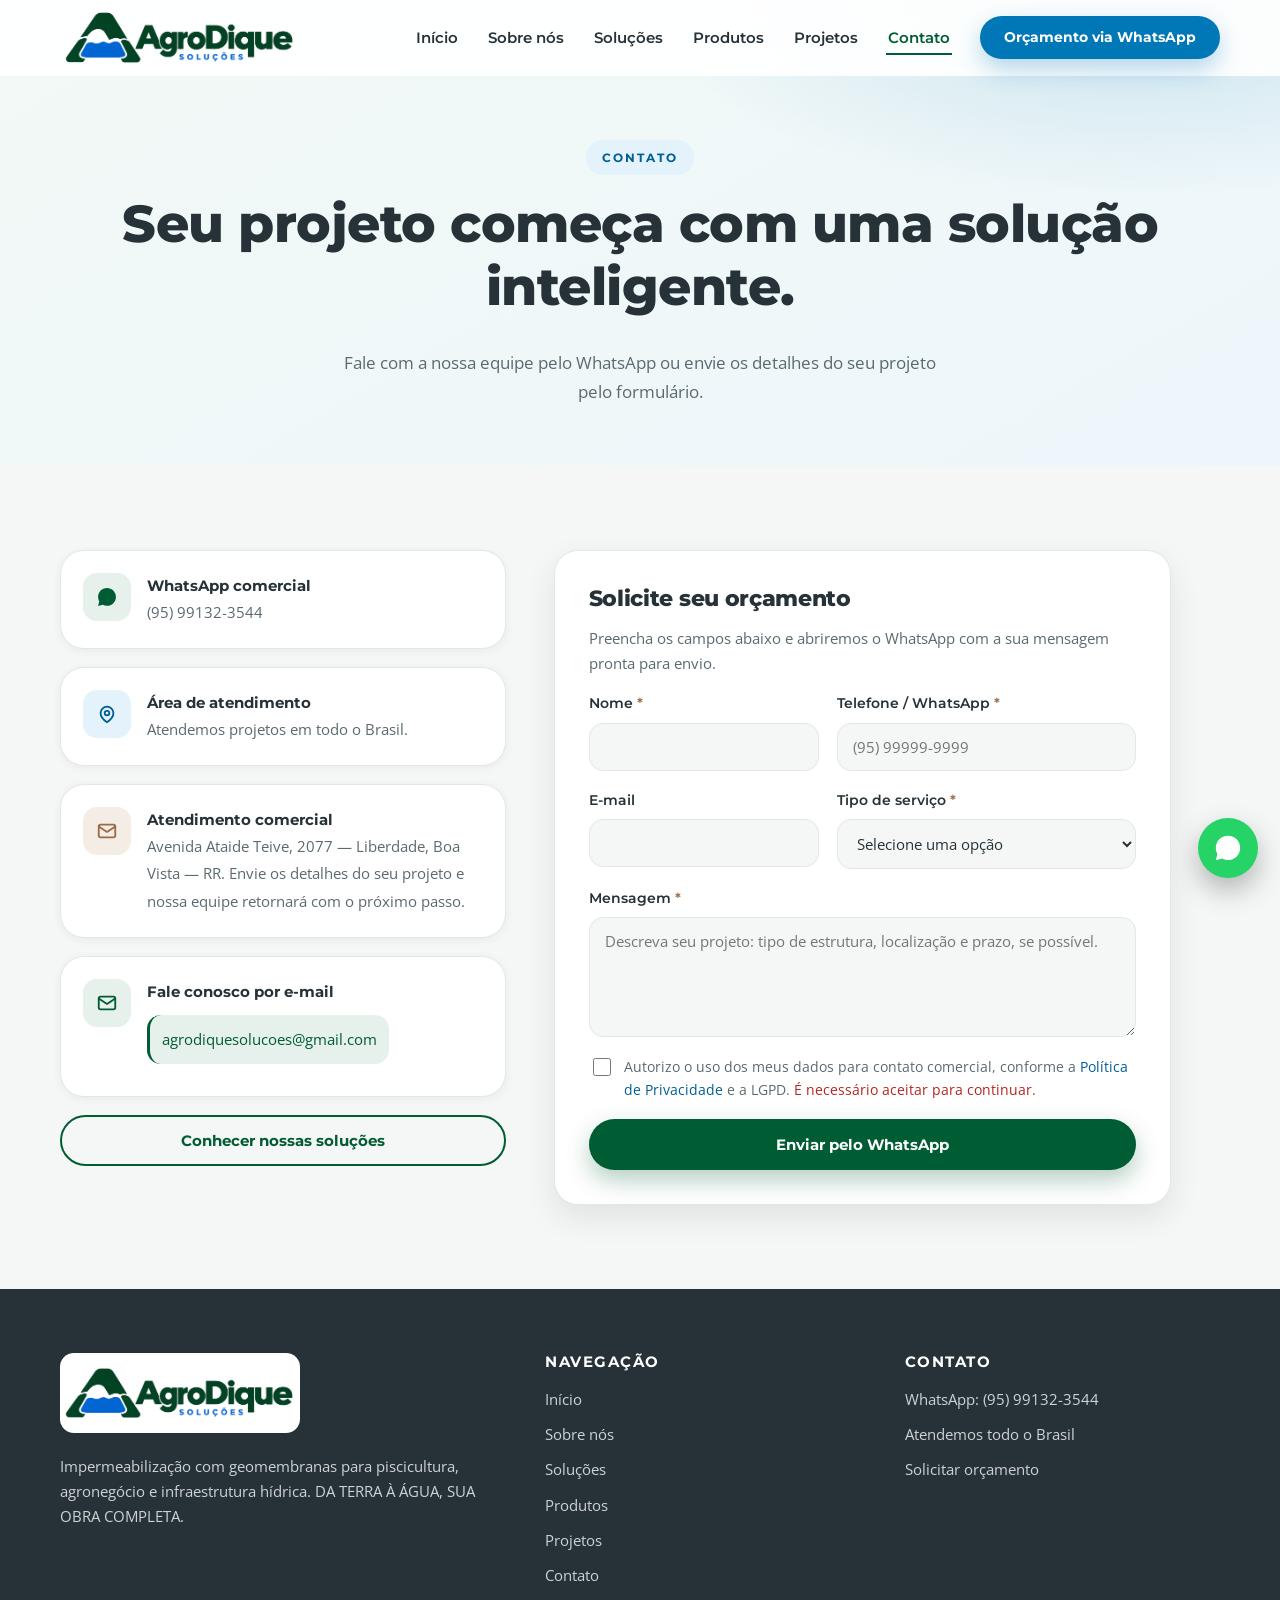
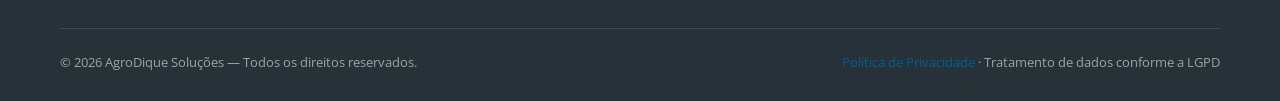
==== commit 3bedf3d7: "Atualiza slogan da AgroDique no site" ====
--- a/contato.html
+++ b/contato.html
@@ -205,7 +205,7 @@
             </svg>
             <img class="logo-image" src="assets/logo-agrodique.png.png" alt="AgroDique Soluções" width="958" height="279" loading="lazy">
           </span>
-          <p>Impermeabilização com geomembranas para piscicultura, agronegócio e infraestrutura hídrica. Soluções que sustentam o futuro.</p>
+          <p>Impermeabilização com geomembranas para piscicultura, agronegócio e infraestrutura hídrica. DA TERRA À ÁGUA, SUA OBRA COMPLETA.</p>
         </div>
 
         <div>
